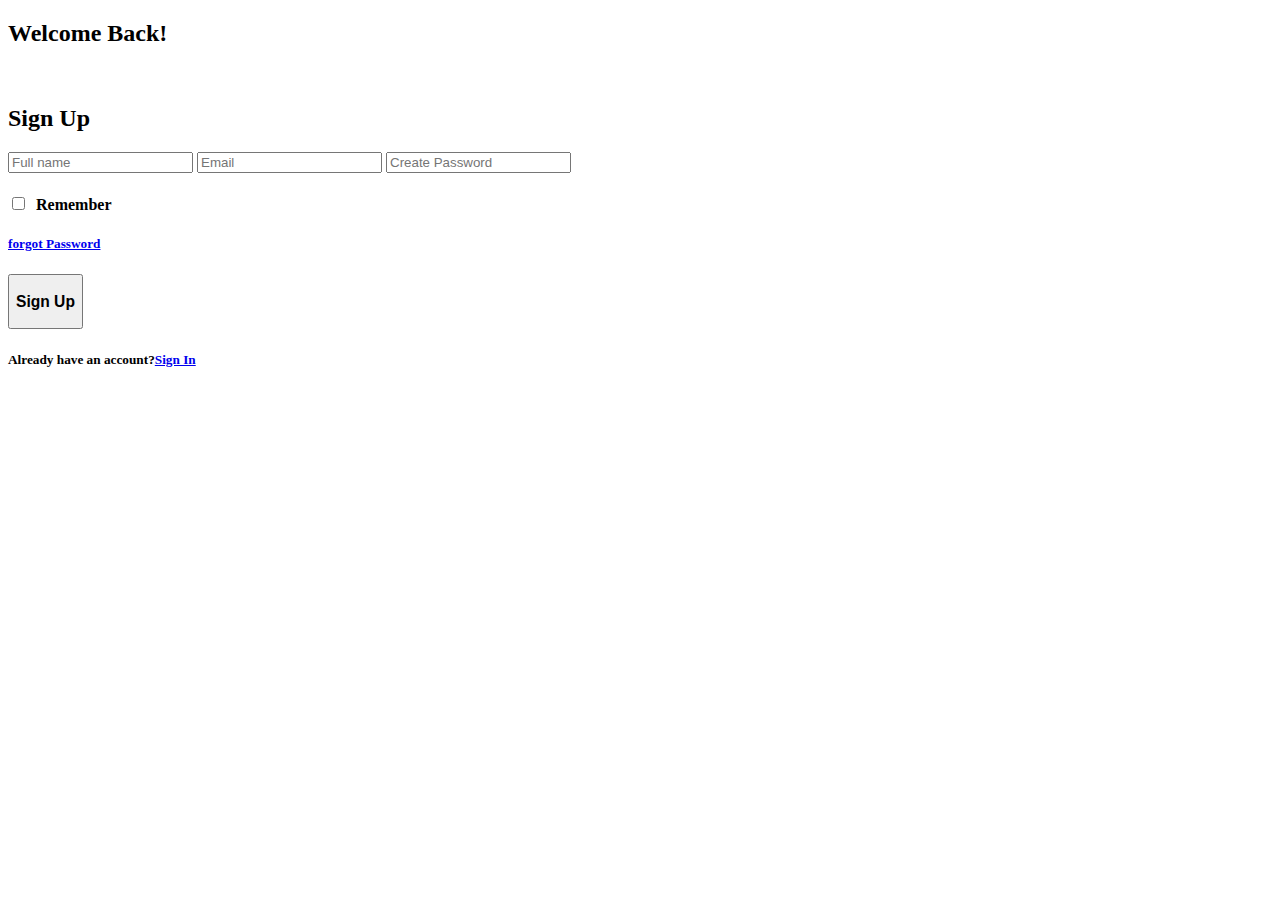
==== index.html @ ea583cf2 "added a file" ====
<!DOCTYPE html>
<html lang="en">
<head>
    <meta charset="UTF-8">
    <meta name="viewport" content="width=device-width, initial-scale=1.0">
    <title>Document</title>
    <link rel="stylesheet" href="styles.css">
</head>
<body>
  <div class="container-1">
    <div id="container-2">
        <h2>Welcome Back!</h2>
        <img src="img1.jpg" alt="">
    </div>
    <div id="container-3">
        <div id="container-4">
            <h2>Sign Up</h2>
            <div id="container-5-0">
                <div id="container-5">
                <form>
                    <label for="name"><input type="text" placeholder="Full name" required></label>
                    <label for="Email"><input type="text" placeholder="Email" required></label>
                    <label for="Password"><input type="text" placeholder="Create Password" required></label>
                </form>
                <div id="container-6">
                    <h4><label for="checkbox"><input type="checkbox" id="checkbox">&nbsp;&nbsp;Remember</label></h4>
                    <h5><a href="index.html">forgot Password</a></h5>
                </div>
                <div id="container-7">
                    <a href="sign-in.html"><button><h3>Sign Up</h3></button></a> 
                </div>
                <div id="container-8">
                    <h5>Already have an account?<a href="Sign-in.html">Sign In</a></h5>
                </div>
            </div>
        </div>
    </div>
    <div id="container-9">
        <img src="google-icon.png" alt="">
        <img src="facebook-icon.png" alt="">
        <img src="instagram-icon.png" alt="">
    </div>
  </div>
</div>
</body>
</html>
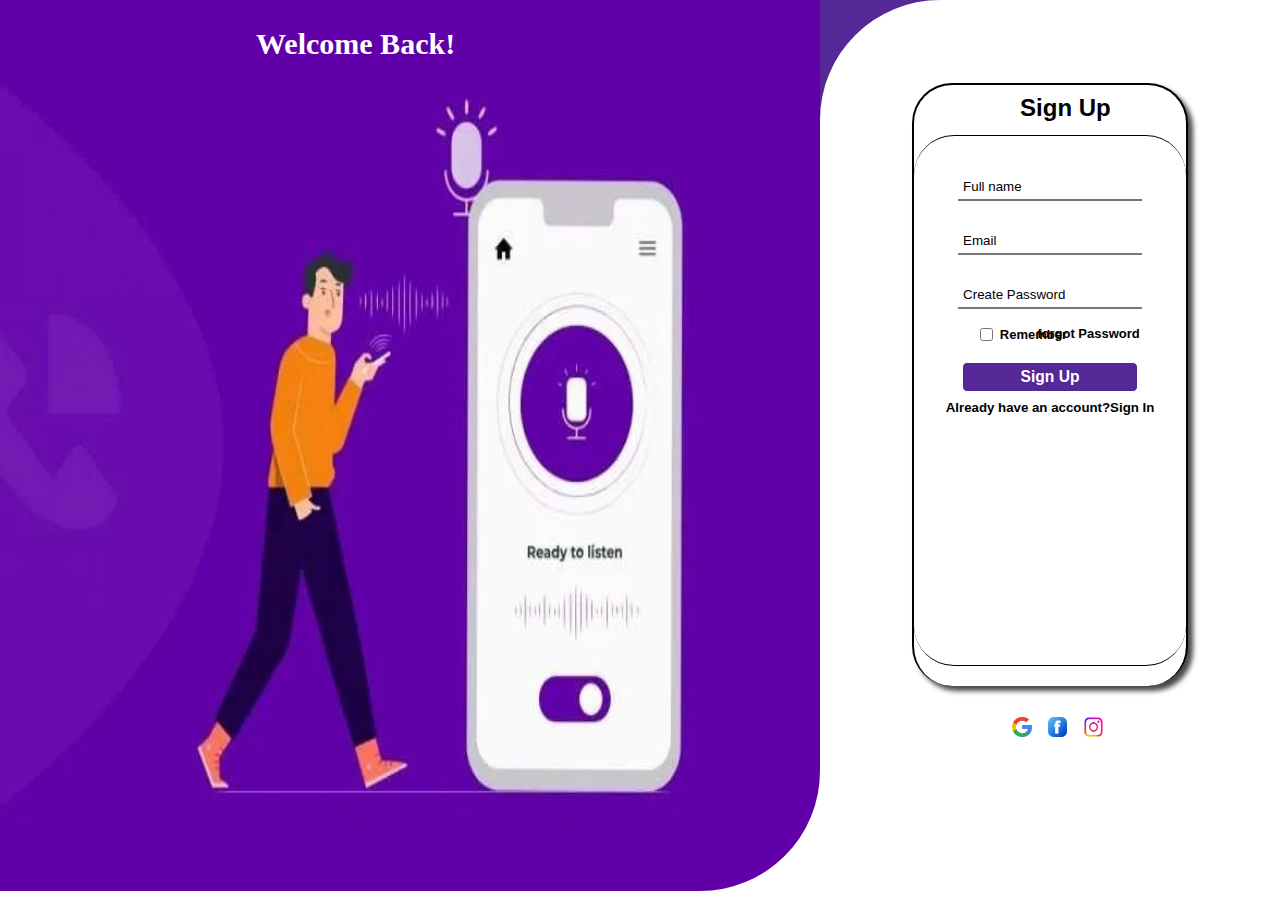
==== commit 9c70bf14: "Update index.html" ====
--- a/index.html
+++ b/index.html
@@ -17,11 +17,10 @@
             <h2>Sign Up</h2>
             <div id="container-5-0">
                 <div id="container-5">
-                <form>
+                <form action="./sign-in.html" method="get">
                     <label for="name"><input type="text" placeholder="Full name" required></label>
                     <label for="Email"><input type="text" placeholder="Email" required></label>
                     <label for="Password"><input type="text" placeholder="Create Password" required></label>
-                </form>
                 <div id="container-6">
                     <h4><label for="checkbox"><input type="checkbox" id="checkbox">&nbsp;&nbsp;Remember</label></h4>
                     <h5><a href="index.html">forgot Password</a></h5>
@@ -32,6 +31,7 @@
                 <div id="container-8">
                     <h5>Already have an account?<a href="Sign-in.html">Sign In</a></h5>
                 </div>
+                </form>
             </div>
         </div>
     </div>
@@ -43,4 +43,4 @@
   </div>
 </div>
 </body>
-</html>+</html>
--- a/styles.css
+++ b/styles.css
@@ -0,0 +1,143 @@
+*{
+    padding: 0px;
+    margin: 0px;
+    box-sizing: border-box;
+    font-family: sans-serif;
+}
+.container-1{
+    height: 100vh;
+    width: 100%;
+    background-image: linear-gradient(to bottom, rgb(85, 40, 151) 50%,#ffffff 50%);
+    display: flex;
+    flex-direction: row;
+}
+#container-2 img{
+    width: 100%;
+    height: 99vh;
+    border-radius: 0px 0px 120px 0px;
+}
+#container-2 h2{
+    position: absolute;
+    margin-top: 2.1%;
+    margin-left: 20%;
+    color: white;
+    font-family: 'Gill Sans';
+    font-size: 30px;
+}
+#container-3{
+    width: 50%;
+    border-radius: 120px 0px 0px 0px;
+    background-color: rgb(255, 255, 255);
+}
+#container-4{
+    background-color: rgb(255, 255, 255);
+    height: 67vh;
+    width: 60%;
+    position: relative;
+    margin: 0 auto;
+    margin-top: 18%;
+    border: 2px solid black;
+    border-bottom: none;
+    border-radius: 40px;
+    box-shadow: 5px 5px 5px rgb(75, 72, 72);
+}
+#container-4 h2{
+    text-align: center;
+    position: absolute;
+    margin-top: 3.5%;
+    margin-left: 39%;
+    
+}
+#container-5{
+    background-color: rgb(255, 255, 255);
+    height: 59vh;
+    width: 100%;
+    position: absolute;
+    margin-top: 50px;
+    border: 1px solid black;
+    border-radius: 40px;
+    border-left: none;
+    border-right: none;
+}
+#container-5 form{
+    display: flex;
+    flex-direction: column;
+    text-align: center;
+    margin-top: 9%;
+}
+#container-5 input{
+    width: 75%;
+    padding: 2%;
+    background-color: transparent;
+    border: 3px soild black;
+    border-left: none;
+    border-right: none;
+    border-top: none;
+    color: black;
+}
+#container-5 ::placeholder{
+      color: black;
+}
+#container-5 label{
+    margin: 5%;
+}
+#container-6{
+    display: flex;
+    justify-content: space-between;
+}
+#container-6 label{
+    display: flex;
+    padding-left: 70%;
+    font-size: small;
+
+}
+#container-6 h5{
+    padding-right: 17%;
+    padding-top: 1.3%;
+    font-size: small;
+}
+#container-6 h5 a:hover{
+    text-decoration: underline;
+}
+#container-6 a{
+    text-decoration: none;
+    color: black;
+}
+#container-7{
+    text-align: center;
+    margin-top: 6%;
+}
+#container-7 button{
+    width: 65%;
+    border-radius: 5px;
+    border: 1px solid white;
+    background-color: rgb(85, 40, 151);
+    color: white;
+}
+#container-7 h3{
+    padding: 5px;
+}
+#container-7 a button:hover{
+    background-color: #000000;
+    color: rgb(255, 255, 255);
+}
+#container-8{
+    margin-top: 3%;
+    text-align: center;
+}
+#container-8 a{
+    text-decoration: none;
+    color: black;
+}
+#container-8 a:hover{
+    text-decoration: underline;
+}
+#container-9{
+    display: flex;
+    margin-left: 40%;
+    margin-top: 5%;
+}
+#container-9 img{
+    width: 7%;
+    margin: 3%;
+}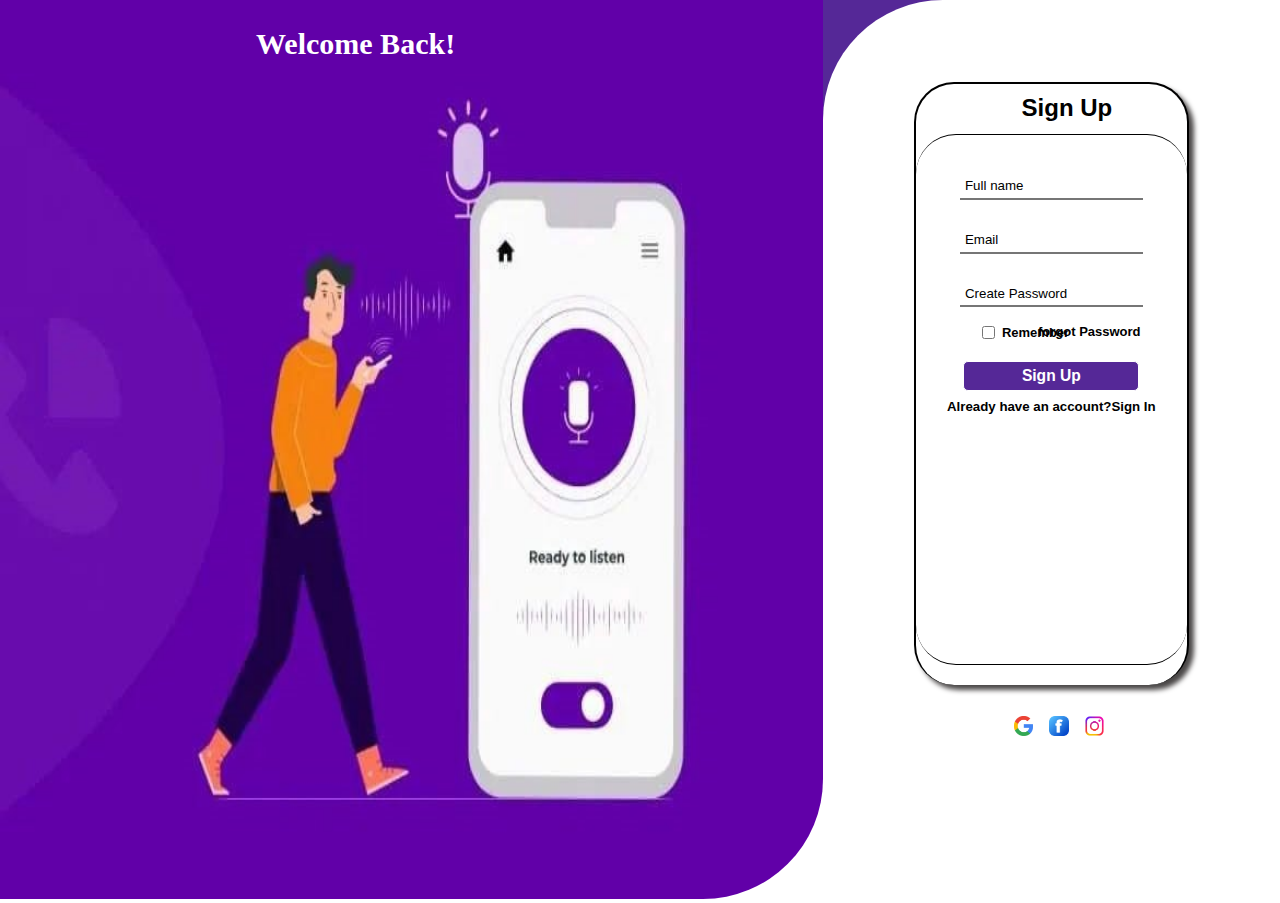
==== commit 15350fd7: "Update index.html 2" ====
--- a/index.html
+++ b/index.html
@@ -3,7 +3,7 @@
 <head>
     <meta charset="UTF-8">
     <meta name="viewport" content="width=device-width, initial-scale=1.0">
-    <title>Document</title>
+    <title>Document 10</title>
     <link rel="stylesheet" href="styles.css">
 </head>
 <body>
@@ -19,10 +19,10 @@
                 <div id="container-5">
                 <form action="./sign-in.html" method="get">
                     <label for="name"><input type="text" placeholder="Full name" required></label>
-                    <label for="Email"><input type="text" placeholder="Email" required></label>
-                    <label for="Password"><input type="text" placeholder="Create Password" required></label>
+                    <label for="Email"><input type="email" placeholder="Email" required></label>
+                    <label for="Password"><input type="password" placeholder="Create Password" required></label>
                 <div id="container-6">
-                    <h4><label for="checkbox"><input type="checkbox" id="checkbox">&nbsp;&nbsp;Remember</label></h4>
+                    <h4><label for="checkbox"><input type="checkbox" id="checkbox" required>&nbsp;&nbsp;Remember</label></h4>
                     <h5><a href="index.html">forgot Password</a></h5>
                 </div>
                 <div id="container-7">
--- a/styles.css
+++ b/styles.css
@@ -13,7 +13,7 @@
 }
 #container-2 img{
     width: 100%;
-    height: 99vh;
+    height: 99.9vh;
     border-radius: 0px 0px 120px 0px;
 }
 #container-2 h2{
@@ -140,4 +140,114 @@
 #container-9 img{
     width: 7%;
     margin: 3%;
-}+}
+
+@media (max-width: 360px) {
+    #container-2{
+        display: none;
+    }
+    #container-4{
+        width: 150%;
+        height: 45vh;
+        margin-left: 25%;
+    }
+    #container-4 h2{
+        margin-left: 30%;
+    }
+    #container-5{
+        width: 100%;
+        height: 40vh;
+    }
+    #container-5 form{
+        margin-top: 3%;
+    }
+    #container-6 label{
+        padding-left: 50%;
+    }
+    #container-6 h4{
+        padding-right: 30%;
+    }
+}
+
+@media (max-width: 390px) {
+    #container-2{
+        display: none;
+    }
+    #container-4{
+        width: 150%;
+        height: 45vh;
+        margin-left: 25%;
+    }
+    #container-4 h2{
+        margin-left: 31%;
+    }
+    #container-5{
+        width: 100%;
+        height: 40vh;
+    }
+    #container-6 label{
+        padding-left: 50%;
+    }
+    #container-6 h4{
+        padding-right: 30%;
+    }
+}
+
+@media (max-width: 414px) {
+    #container-2{
+        display: none;
+    }
+    #container-4{
+        width: 150%;
+        height: 45vh;
+        margin-left: 25%;
+    }
+    #container-4 h2{
+        margin-left: 33%;
+    }
+    #container-5{
+        width: 100%;
+        height: 40vh;
+    }
+    #container-6 label{
+        padding-left: 50%;
+    }
+    #container-9{
+      margin-left: 70%;
+      margin-top: 10%;
+    }
+    #container-9 img{
+        width: 45px;
+        padding: 20%;
+        
+    }
+}
+@media (max-width: 430px) {
+    #container-2{
+        display: none;
+    }
+    #container-4{
+        width: 150%;
+        height: 45vh;
+        margin-left: 25%;
+    }
+    #container-4 h2{
+        margin-left: 33%;
+    }
+    #container-5{
+        width: 100%;
+        height: 40vh;
+    }
+    #container-6 label{
+        padding-left: 50%;
+    }
+ #container-9{
+  margin-left: 60%;
+  margin-top: 10%;
+ }
+ #container-9 img{
+    width: 55px;
+    padding: 20%;
+    
+ }
+}
